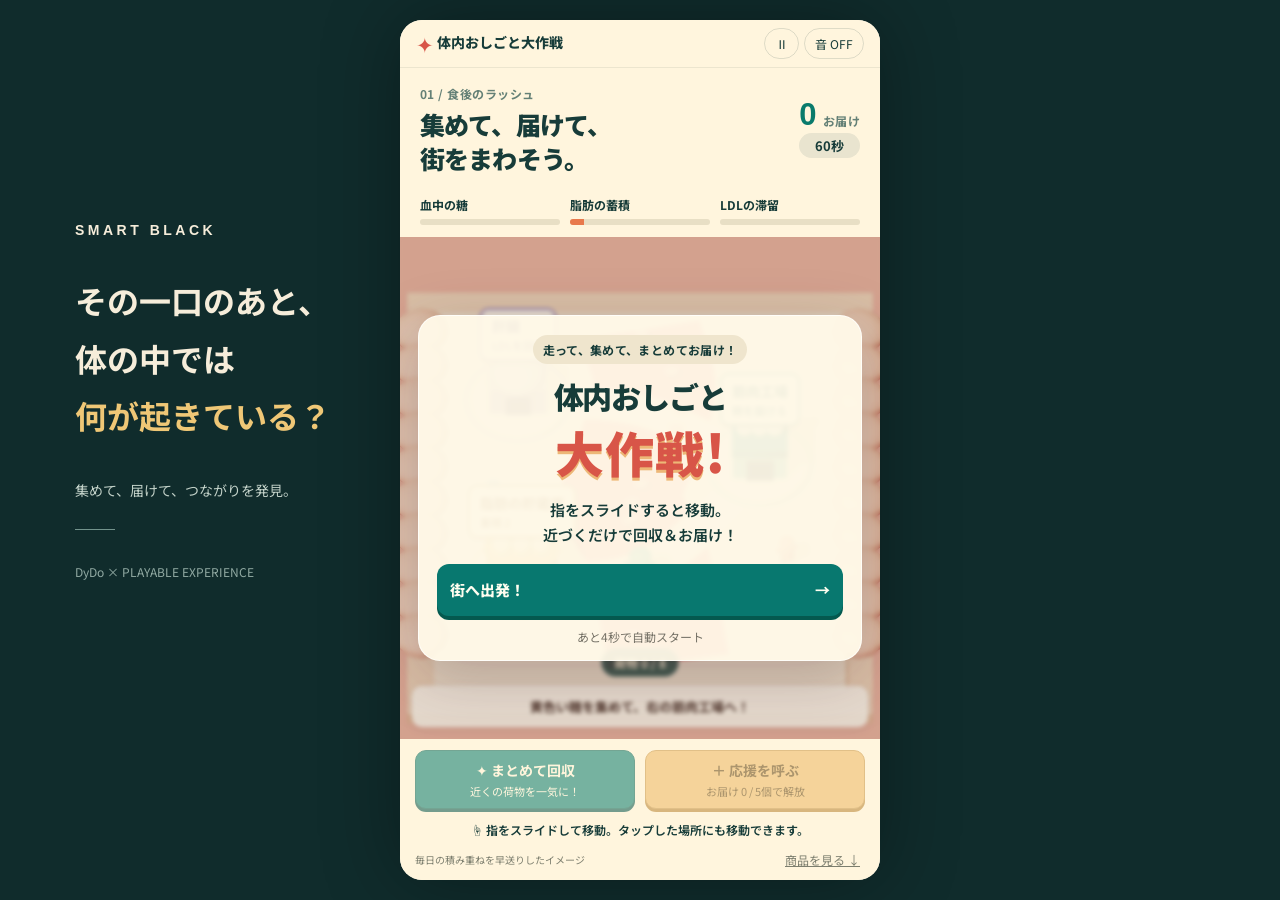
==== docs/index.html @ 52ff4737 "Publish Smart Black Body City playable LP with feature and CTA screens" ====
<!doctype html>
<html lang="ja"><head><meta charset="utf-8"><meta name="viewport" content="width=device-width,initial-scale=1,viewport-fit=cover"><meta name="theme-color" content="#183b3a"><meta name="description" content="体の中の小さな街で、糖・脂肪・コレステロールのおしごとを体験。スマートブラックの体験型LP。"><title>体内おしごと大作戦｜SMART BLACK</title><link rel="icon" type="image/svg+xml" href="data:image/svg+xml,%3Csvg xmlns='http://www.w3.org/2000/svg' viewBox='0 0 32 32'%3E%3Crect width='32' height='32' rx='9' fill='%23183b3a'/%3E%3Cpath d='M17 5 8 18h7l-1 9 10-15h-8z' fill='%23ffcf73'/%3E%3C/svg%3E"><link rel="stylesheet" href="style.css"><script type="module" src="game.js"></script><script src="product.js" defer></script></head>
<body>
<aside class="desktop-note"><span class="small-brand">SMART BLACK</span><p>その一口のあと、<br>体の中では<br><em>何が起きている？</em></p><span>集めて、届けて、つながりを発見。</span><div class="note-line"></div><small>DyDo × PLAYABLE EXPERIENCE</small></aside>
<main class="phone">
<section id="game" class="game-v2" aria-label="体内おしごと大作戦 3Dゲーム">
<header class="game-header"><a href="#game" id="home"><span class="brand-icon">✦</span> 体内おしごと大作戦</a><div><button id="pause" class="icon-btn" aria-label="一時停止">Ⅱ</button><button id="sound" class="icon-btn" aria-pressed="false">音 OFF</button></div></header>
<div class="game-hud"><div><span id="wave-label">01 / 食後のラッシュ</span><h1 id="mission-title">集めて、届けて、<br>街をまわそう。</h1></div><div class="hud-score"><b id="score">0</b><span>お届け</span><small id="timer">60秒</small></div></div>
<div class="city-meters" aria-label="体内の状況のイメージ"><div><span>血中の糖</span><i><b id="sugar-meter"></b></i></div><div><span>脂肪の蓄積</span><i><b id="fat-meter"></b></i></div><div><span>LDLの滞留</span><i><b id="chol-meter"></b></i></div></div>
<div id="playfield" class="world"><canvas id="world-canvas" tabindex="0" aria-label="指をスライドして配送係を動かす。PCでは矢印キーでも操作できます。"></canvas><div id="world-labels"><span id="label-muscle" class="world-label teal">筋肉工場<small>糖を届ける</small></span><span id="label-fat" class="world-label gold">脂肪の貯蔵庫<small id="storage-count">蓄積 0</small></span><span id="label-liver" class="world-label violet">肝臓<small>LDLを回収</small></span></div><div id="combo" class="combo" hidden>3 COMBO!</div><div id="world-message" class="world-message">黄色い糖を集めて、右の筋肉工場へ！</div><div id="carry" class="carry">荷物 0 / 8</div><div id="joystick" hidden><i></i></div><div id="target-mark" class="target-mark" hidden>↓</div>
<div id="intro" class="intro-overlay"><div class="intro-content"><span class="intro-label">走って、集めて、まとめてお届け！</span><h2>体内おしごと<br><em>大作戦</em><span>!</span></h2><p>指をスライドすると移動。<br>近づくだけで回収＆お届け！</p><button id="start" class="primary">街へ出発！ <span>→</span></button><small id="auto-label">読み込み中…</small></div></div>
<div id="discovery" class="discovery" hidden><span id="discovery-kicker">街で起きた変化</span><h2 id="discovery-title"></h2><p id="discovery-copy"></p><button id="discovery-next">なるほど、続けよう →</button></div>
<div id="result" class="result-overlay" hidden><span class="eyebrow">TODAY'S DELIVERY</span><h2>街のおしごと、<br>おつかれさま！</h2><div id="result-stars" class="result-stars">★★★</div><p><strong id="result-count">0</strong> お届け <span id="result-combo"></span></p><div class="relation-summary"><b>体の中の、３つのつながり</b><span>余ったエネルギー → 脂肪として蓄積</span><span>脂肪の増えすぎ → 糖を取り込みにくく</span><span>取り込みにくさ → 脂質バランスにも影響</span></div><button id="to-product" class="primary">３つが気になる、あなたへ →</button><button id="play-again" class="text-btn">↺ もう一度遊ぶ</button></div>
<div id="load-error" hidden><p>3D画面を読み込めませんでした。</p><button id="reload-game">再読み込み</button><button id="fallback-product">商品を見る</button></div></div>
<div class="game-controls"><div class="skill-buttons"><button id="magnet"><b>✦ まとめて回収</b><small id="magnet-note">近くの荷物を一気に！</small></button><button id="helper"><b>＋ 応援を呼ぶ</b><small id="helper-note">お届け 5個で解放</small></button></div><p id="instruction">☝ 指をスライドして移動。タップした場所にも移動できます。</p><div class="game-meta"><span>毎日の積み重ねを早送りしたイメージ</span><button id="skip">商品を見る ↓</button></div></div>
</section>
<section id="features" class="product-screen feature-screen" hidden aria-labelledby="feature-title"><header class="screen-header"><span>SMART BLACK</span><button class="note-open">商品情報・注記</button></header><div class="feature-body"><span class="eyebrow">体の中でつながる、３つに着目。</span><h2 id="feature-title">毎日の一杯で、<br><em>３つの対策。</em></h2><div class="feature-visual"><video id="coffee-video" playsinline muted loop preload="none" poster="assets/product.webp" src="assets/coffee.mp4"></video><button id="video-toggle" aria-label="動画を再生">▶ 飲用シーン</button></div><div class="feature-list"><button class="feature-row" data-function="fat"><b>01</b><span><strong>お腹の脂肪・ウエスト周囲径</strong><small>BMIが高めの方へ</small></span><i>＋</i></button><button class="feature-row" data-function="sugar"><b>02</b><span><strong>食後に上がる血糖値</strong><small>食後血糖値が高めの方へ</small></span><i>＋</i></button><button class="feature-row" data-function="chol"><b>03</b><span><strong>LDL・総コレステロール</strong><small>LDLコレステロールが高めの方へ</small></span><i>＋</i></button></div><div class="easy-points"><span>1日1本</span><span>お湯でも、水でも</span><span>深煎りアラビカ種100％</span></div><p class="feature-note">機能性関与成分HMPAの研究報告に基づく機能です。継続的な摂取を前提とし、ゲームの変化を再現するものではありません。</p></div><div class="screen-actions"><button id="open-cta" class="primary">初回のお試しプランを見る <span>→</span></button><button id="feature-replay" class="text-btn">↺ もう一度遊ぶ</button></div></section>
<section id="cta" class="product-screen cta-screen" hidden aria-labelledby="cta-title"><header class="screen-header"><span>SMART BLACK</span><button id="back-features">商品について</button></header><div class="cta-body"><span class="eyebrow">はじめての方限定・お一人様１箱限り</span><h2 id="cta-title">いつもの一杯を、<br>スマートブラックに。</h2><img class="cta-product" src="assets/product.webp" alt="スマートブラックの商品箱とスティック、コーヒー"><div class="offer-price"><span class="offer-badge">定期初回<br><b>半額</b></span><div><small>通常価格 <s>6,480円</s>（税込）</small><p><strong>3,240</strong><span>円<small>（税込）</small></span></p></div></div><p class="gift">約30日分 ＋ <strong>3本プレゼント</strong></p><div class="offer-perks"><span>送料無料</span><span>購入回数の縛りなし</span></div><p class="plan-note">定期２回目以降は5,832円（税込）。<br>お届け・休止・解約の詳細は申込ページをご確認ください。</p></div><div class="screen-actions"><a class="primary purchase" href="https://drinco.jp/shop/lp/sb_up1_form_index02_bs2_tk.aspx?sb_tracking=true">初回プランでお試しする <span>↗</span></a><div class="cta-foot"><button class="note-open">商品情報・注記</button><button id="cta-replay">もう一度遊ぶ</button></div><p class="nutrition">食生活は、主食、主菜、副菜を基本に、食事のバランスを。</p></div></section>
<dialog id="info-dialog"><button class="dialog-close" aria-label="閉じる">×</button><span class="eyebrow">SMART BLACK</span><h2 id="dialog-title">商品情報</h2><div id="dialog-content"></div></dialog>
</main>
<div id="toast" class="toast" role="status" aria-live="polite"></div>
</body></html>
---- docs/style.css ----
@import url('https://fonts.googleapis.com/css2?family=Noto+Sans+JP:wght@400;500;600;700;800;900&display=swap');
:root{--ink:#173c39;--teal:#08786f;--gold:#f3ba56;--cream:#fff9ec;--coral:#d85548;font-family:'Noto Sans JP',sans-serif;color:var(--ink);background:#102c2c;font-synthesis:none}*{box-sizing:border-box}body{margin:0}button,input{font:inherit}button,a{-webkit-tap-highlight-color:transparent;touch-action:manipulation}button{cursor:pointer;color:inherit}button:disabled{cursor:default;opacity:.55}a{color:inherit}[hidden]{display:none!important}button:focus-visible,a:focus-visible,canvas:focus-visible{outline:3px solid #f9bf55;outline-offset:2px}.phone{width:100%;max-width:480px;margin:auto;background:var(--cream);box-shadow:0 0 80px #0005;overflow:hidden}.desktop-note{position:fixed;width:270px;left:calc(50% - 565px);top:24%;color:#f6edda}.small-brand{font:700 14px Arial;letter-spacing:.25em}.desktop-note p{font-size:32px;line-height:1.8;font-weight:700}.desktop-note em{font-style:normal;color:#efc776}.desktop-note>span:not(.small-brand){font-size:14px;color:#c3d2c9}.note-line{width:40px;height:1px;background:#73938c;margin:28px 0}.desktop-note small{font-size:12px;color:#91aaa3}.game-v2{height:100svh;min-height:650px;max-height:1000px;display:flex;flex-direction:column;background:#fff5dd}.game-header{height:48px;display:flex;justify-content:space-between;align-items:center;padding:0 16px;flex-shrink:0;border-bottom:1px solid #233e3416}.game-header a{font-size:14px;font-weight:800;text-decoration:none}.brand-icon{color:var(--coral);font-size:21px;vertical-align:middle}.icon-btn{font-size:12px;border:1px solid #183b3924;background:transparent;border-radius:20px;padding:6px 10px;margin-left:5px;min-width:35px}.game-hud{display:flex;justify-content:space-between;align-items:center;padding:12px 20px 8px;flex-shrink:0}.game-hud>div>span{font-size:12px;letter-spacing:.04em;color:#648076;font-weight:700}.game-hud h1{font-size:25px;line-height:1.35;margin:4px 0 0;font-weight:900;letter-spacing:-.035em}.hud-score{display:grid;grid-template-columns:auto auto;gap:0 6px;align-items:end;text-align:center}.hud-score b{font:bold 31px Arial;color:#097a6b}.hud-score>span{font-size:12px!important;padding-bottom:4px}.hud-score small{grid-column:1/3;font-size:13px;font-weight:700;border-radius:20px;padding:3px 8px;background:#e9e4cf}.city-meters{display:flex;gap:10px;padding:7px 20px 12px;flex-shrink:0}.city-meters>div{flex:1}.city-meters span{font-size:12px;font-weight:700}.city-meters i{display:block;margin-top:4px;border-radius:4px;background:#e8dfc5;height:6px;overflow:hidden}.city-meters b{display:block;height:100%;width:0;transition:width .3s;background:#e8af3c}.city-meters>div:nth-child(2) b{background:#e8794c}.city-meters>div:nth-child(3) b{background:#9a80c0}.world{position:relative;flex:1;min-height:330px;isolation:isolate;background:#e9b3a0;overflow:hidden;touch-action:none}#world-canvas{width:100%;height:100%;display:block;touch-action:none;outline:none}#world-labels{position:absolute;inset:0;pointer-events:none}.world-label{position:absolute;transform:translate(-50%,-100%);font-size:14px;white-space:nowrap;border-radius:9px;padding:6px 10px;background:#fffbeeea;box-shadow:0 3px 0 #88594c44;font-weight:900;border:2px solid #408876;color:#236459}.world-label small{display:block;font-size:11px;font-weight:600;margin-top:1px}.world-label.gold{color:#825321;border-color:#c89d4c}.world-label.violet{color:#695985;border-color:#9e8cbc}.world-message{position:absolute;left:12px;right:12px;bottom:12px;padding:10px 8px;background:#fff9eee8;border:1px solid #fff9;border-radius:10px;color:#60483f;text-align:center;font-size:13px;font-weight:800;pointer-events:none;box-shadow:0 2px 10px #6a40381c}.carry{position:absolute;bottom:62px;left:50%;transform:translateX(-50%);background:#264c44df;color:#fff8da;border:1px solid #fff5;padding:5px 12px;border-radius:20px;white-space:nowrap;font-size:12px;font-weight:700;pointer-events:none}.carry.full{background:#b85b34}.target-mark{position:absolute;transform:translate(-50%,-100%);color:#fffbea;font-size:35px;text-shadow:0 3px 0 #077b6e,2px 0 0 #077b6e,-2px 0 0 #077b6e;font-weight:900;pointer-events:none;animation:bob .8s infinite alternate}#joystick{position:absolute;width:90px;height:90px;border:2px solid #fff9;border-radius:50%;background:#fff3;transform:translate(-50%,-50%);pointer-events:none;z-index:8}#joystick i{position:absolute;left:25px;top:25px;width:36px;height:36px;border-radius:50%;background:#fff9;border:2px solid white;box-shadow:0 3px 5px #49342d44}.combo{position:absolute;top:35%;left:50%;transform:translate(-50%,-50%) rotate(-6deg);font:900 31px Arial;color:#fff0a0;text-shadow:0 3px #845225,-2px 0 #845225,2px 0 #845225;white-space:nowrap;pointer-events:none}.combo.show{animation:combo .6s}.game-controls{padding:11px 15px 7px;flex-shrink:0}.skill-buttons{display:flex;gap:10px}.skill-buttons button{flex:1;background:#087d70;color:#fff6dc;border:1px solid #036457;border-radius:11px;padding:9px 4px;box-shadow:0 3px 0 #03554c;min-height:52px}.skill-buttons button:last-child{background:#edb964;color:#694713;border-color:#ca9544;box-shadow:0 3px 0 #b98432}.skill-buttons b{display:block;font-size:14px}.skill-buttons small{display:block;font-size:11px;margin-top:3px}.game-controls>p{font-size:12px;text-align:center;margin:11px 0 7px;font-weight:600;line-height:1.6}.game-meta{display:flex;justify-content:space-between;align-items:center;gap:8px;color:#7c7e6e}.game-meta>span{font-size:10px}.game-meta button{border:0;background:none;font-size:12px;text-decoration:underline;white-space:nowrap;padding:5px}.intro-overlay{position:absolute;inset:0;z-index:25;display:flex;align-items:safe center;justify-content:center;padding:18px;background:#482c2422;backdrop-filter:blur(2px);overflow-y:auto}.intro-content{width:100%;text-align:center;background:#fff9e8f2;border:1px solid #fffb;box-shadow:0 16px 60px #552b3245;border-radius:22px;padding:20px 18px 15px}.intro-label{font-size:12px;letter-spacing:.03em;background:#efe5cd;padding:6px 10px;border-radius:20px;font-weight:700}.intro-content h2{font-size:30px;line-height:1.35;font-weight:900;margin:16px 0 10px;letter-spacing:-.04em}.intro-content h2 em{font-style:normal;font-size:49px;color:var(--coral);text-shadow:0 3px 0 #edb777;letter-spacing:.02em}.intro-content h2>span{font-size:52px;color:var(--coral)}.intro-content p{font-size:15px;line-height:1.7;font-weight:600;margin:0 0 16px}.primary{border:0;border-radius:12px;background:var(--teal);color:#fffef0;box-shadow:0 4px 0 #04594f;display:flex;justify-content:center;align-items:center;gap:10px;width:100%;min-height:52px;padding:13px;font-size:15px;font-weight:800;text-decoration:none}.primary:active{transform:translateY(2px);box-shadow:0 1px 0 #04594f}.primary>span{margin-left:auto}.intro-content>small{display:block;margin-top:12px;font-size:12px;color:#767267}.discovery{position:absolute;left:14px;right:14px;top:50%;transform:translateY(-50%);background:#fff9e8f5;border:2px solid #fff;border-radius:18px;padding:21px;box-shadow:0 10px 80px #502e4b88;z-index:22}.discovery>span{font-size:12px;color:#a16c25;font-weight:800}.discovery h2{font-size:23px;line-height:1.5;letter-spacing:-.03em;margin:11px 0}.discovery p{font-size:14px;line-height:1.9;margin:0 0 16px}.discovery button{width:100%;background:#117e70;border:0;color:#fffce9;padding:13px;border-radius:10px;font-size:14px;font-weight:700}.result-overlay{position:absolute;inset:0;z-index:30;padding:20px;background:#173d39f5;color:var(--cream);display:flex;flex-direction:column;align-items:center;justify-content:center;text-align:center;overflow-y:auto}.eyebrow{font-size:12px;font-weight:800;letter-spacing:.06em;color:var(--teal);display:block}.result-overlay .eyebrow{color:#e9c477}.result-overlay h2{font-size:26px;line-height:1.45;margin:8px 0}.result-stars{color:#f2c76a;font-size:28px;letter-spacing:8px}.result-overlay>p{margin:4px 0 12px;font-size:14px}.result-overlay p strong{font-size:29px}.result-overlay p>span{font-size:12px;margin-left:8px}.relation-summary{background:#ffffff12;border:1px solid #ffffff18;border-radius:12px;padding:12px;width:100%;margin-bottom:15px;text-align:left}.relation-summary b{font-size:13px;display:block;color:#e6c984;margin-bottom:6px}.relation-summary span{display:block;font-size:12px;line-height:1.9}.result-overlay .primary{background:#e5bd71;color:#254033;box-shadow:0 3px 0 #aa8448}.text-btn{border:0;background:none;font-size:13px;padding:10px;color:inherit}.result-overlay .text-btn{color:#eee8d4}.product-screen{min-height:100svh;display:flex;flex-direction:column;background:#fff9ee}.screen-header{height:50px;display:flex;align-items:center;justify-content:space-between;padding:0 21px;border-bottom:1px solid #163b3214;flex-shrink:0}.screen-header>span{font:700 13px Arial;letter-spacing:.16em}.screen-header button,.cta-foot button{border:0;background:none;font-size:12px;text-decoration:underline;padding:6px;color:#617364}.feature-body{padding:20px 24px 8px;flex:1}.feature-body h2{font-size:31px;line-height:1.4;margin:10px 0 16px;font-weight:900;letter-spacing:-.03em}.feature-body h2 em{font-style:normal;color:#9d762f}.feature-visual{position:relative;border-radius:14px;overflow:hidden;background:#392718}.feature-visual video{width:100%;height:160px;display:block;object-fit:cover}.feature-visual button{position:absolute;bottom:8px;right:8px;background:#fffcebdd;border:0;border-radius:20px;font-size:12px;padding:6px 10px}.feature-list{margin:13px 0}.feature-row{display:flex;align-items:center;text-align:left;gap:10px;padding:10px 0;width:100%;background:none;border:0;border-bottom:1px solid #dfdfd2}.feature-row>b{font:bold 16px Arial;color:#a6864d}.feature-row>span{flex:1}.feature-row strong{font-size:15px;display:block}.feature-row small{font-size:12px;color:#6e7769}.feature-row i{font-style:normal;color:#9e804e;font-size:22px}.easy-points{display:flex;flex-wrap:wrap;justify-content:center;gap:5px}.easy-points span{font-size:11px;font-weight:700;padding:5px 7px;background:#e7ebdd;border-radius:5px}.feature-note{font-size:11px;line-height:1.65;color:#7a7b6b;margin:12px 0 0}.screen-actions{padding:12px 24px 14px;text-align:center;flex-shrink:0}.screen-actions .text-btn{margin-top:6px}.cta-screen{background:radial-gradient(ellipse at 50% 22%,#fffef5,#f1e3c4)}.cta-body{padding:22px 24px 0;flex:1;text-align:center}.cta-body h2{font-size:28px;line-height:1.5;letter-spacing:-.03em;margin:12px 0 14px}.cta-product{width:100%;height:190px;object-fit:cover;border-radius:16px;display:block;box-shadow:0 7px 28px #6a492721}.offer-price{display:flex;justify-content:center;gap:14px;align-items:center;margin:20px 0 6px;text-align:left}.offer-badge{display:block;background:#b6452d;color:#fff1c3;border-radius:9px;padding:9px 11px;line-height:1.2;font-size:13px;text-align:center}.offer-badge b{font-size:24px;line-height:1.4}.offer-price>div>small{font-size:12px;color:#806e51}.offer-price p{display:flex;align-items:center;gap:4px;color:#ae3d2d;margin:0}.offer-price p>strong{font:700 57px Arial;letter-spacing:-.04em}.offer-price p>span{font-size:20px;font-weight:800}.offer-price p>span small{display:block;font-size:10px}.gift{font-size:16px;margin:7px 0 11px}.gift strong{color:#aa3e2c}.offer-perks{display:flex;justify-content:center;gap:9px}.offer-perks span{background:#fff8e9;border:1px solid #cbb683;padding:6px 9px;font-size:12px;font-weight:700;border-radius:6px}.plan-note{font-size:11px;line-height:1.8;color:#756b56;margin:12px 0 0}.purchase{background:#b74a2e;box-shadow:0 4px 0 #81351f}.cta-foot{display:flex;justify-content:center;gap:12px;margin-top:9px}.nutrition{font-size:10px;line-height:1.7;color:#887b61;margin:4px 0 0}dialog{max-width:440px;width:calc(100% - 30px);max-height:85svh;border:0;border-radius:19px;background:#fffaf0;color:var(--ink);padding:28px 23px;box-shadow:0 20px 80px #0004}dialog::backdrop{background:#173b39b8;backdrop-filter:blur(4px)}.dialog-close{position:absolute;right:10px;top:8px;font-size:26px;background:none;border:0;padding:5px 10px}dialog h2{font-size:23px;line-height:1.6}dialog h3{font-size:16px}dialog p{font-size:14px;line-height:1.9}dialog img{width:100%}#load-error{position:absolute;inset:0;z-index:50;background:#fff5df;display:grid;place-content:center;gap:15px;padding:25px;text-align:center}#load-error button{padding:14px;border:0;background:#08776b;color:white;border-radius:10px}.toast{display:none}
@keyframes combo{0%{scale:.6}40%{scale:1.2}100%{scale:1}}@keyframes bob{to{margin-top:-8px}}@media(min-width:700px){.phone{margin:20px auto;border-radius:22px}.game-v2,.product-screen{height:calc(100svh - 40px);min-height:820px;max-height:980px}.feature-body{padding-top:30px}.feature-visual video{height:190px}.cta-body{padding-top:30px}.cta-product{height:230px}}@media(max-width:1090px){.desktop-note{display:none}}@media(max-width:370px){.game-header{padding:0 12px}.game-header a{font-size:12px}.game-hud{padding:10px 16px 7px}.game-hud h1{font-size:23px}.game-controls{padding:9px 11px 6px}.skill-buttons b{font-size:13px}.city-meters{padding:5px 16px 10px}.intro-content h2{font-size:27px}.intro-content h2 em{font-size:43px}.world-label{font-size:12px;padding:4px 7px}.world-label small{font-size:10px}.feature-body,.cta-body{padding-left:19px;padding-right:19px}.feature-row strong{font-size:14px}.offer-price p>strong{font-size:51px}.result-overlay{padding:15px}.result-overlay h2{font-size:23px}.relation-summary span{font-size:11px}.relation-summary{padding:9px}}@media(max-height:740px) and (max-width:699px){.game-v2{min-height:650px}.game-hud h1{font-size:22px}.game-hud{padding-top:9px}.world{min-height:330px}.feature-body{padding-top:14px}.feature-body h2{font-size:27px;margin:7px 0 11px}.feature-visual video{height:130px}.feature-row{padding:7px 0}.feature-note{margin-top:8px}.screen-actions{padding-top:8px;padding-bottom:10px}.cta-body{padding-top:15px}.cta-body h2{font-size:25px;margin:9px 0 11px}.cta-product{height:155px}.offer-price{margin-top:13px}.plan-note{margin-top:8px}.intro-content h2 em{font-size:40px}.intro-content h2>span{font-size:42px}.intro-content{padding:16px}.intro-content p{font-size:14px}.discovery{padding:16px}.discovery h2{font-size:21px}.result-overlay h2{font-size:23px}.result-stars{font-size:22px}.relation-summary{padding:8px;margin-bottom:10px}.relation-summary span{font-size:11px}.result-overlay{justify-content:flex-start;padding-top:15px}.result-overlay .primary{min-height:46px;padding:10px}}
@media(prefers-reduced-motion:reduce){*{animation-duration:.01ms!important;transition-duration:.01ms!important}}
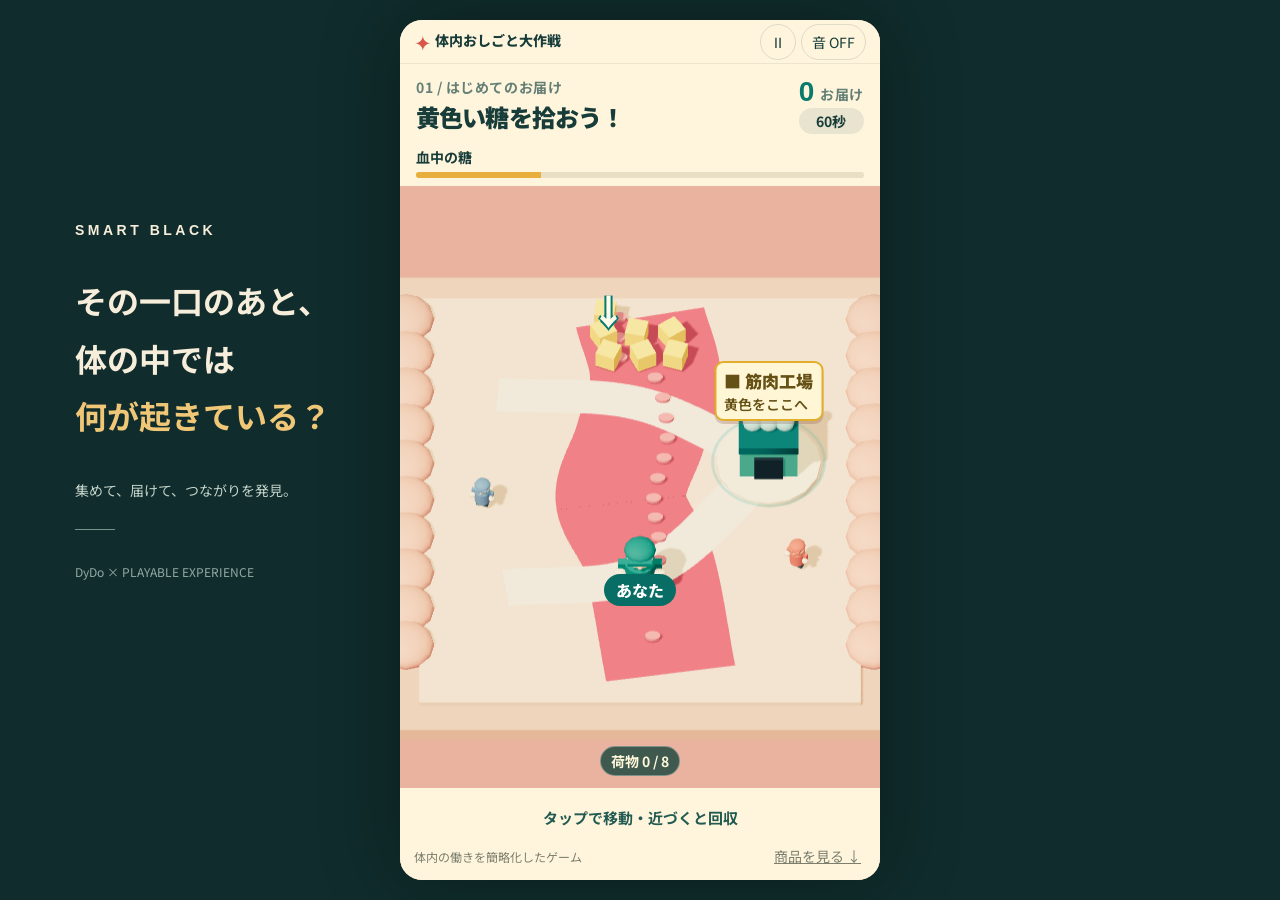
==== commit d6d112f4: "Move explanations off the playfield and offer an optional post-game recap" ====
--- a/docs/index.html
+++ b/docs/index.html
@@ -7,15 +7,15 @@
 <header class="game-header"><a href="#game" id="home"><span class="brand-icon">✦</span> 体内おしごと大作戦</a><div><button id="pause" class="icon-btn" aria-label="一時停止">Ⅱ</button><button id="sound" class="icon-btn" aria-pressed="false">音 OFF</button></div></header>
 <div class="game-hud"><div><span id="wave-label">01 / 食後のラッシュ</span><h1 id="mission-title">集めて、届けて、<br>街をまわそう。</h1></div><div class="hud-score"><b id="score">0</b><span>お届け</span><small id="timer">60秒</small></div></div>
 <div class="city-meters" aria-label="体内の状況のイメージ"><div><span>血中の糖</span><i><b id="sugar-meter"></b></i></div><div><span>脂肪の蓄積</span><i><b id="fat-meter"></b></i></div><div><span>LDLの滞留</span><i><b id="chol-meter"></b></i></div></div>
-<div id="playfield" class="world"><canvas id="world-canvas" tabindex="0" aria-label="指をスライドして配送係を動かす。PCでは矢印キーでも操作できます。"></canvas><div id="world-labels"><span id="label-muscle" class="world-label teal">筋肉工場<small>糖を届ける</small></span><span id="label-fat" class="world-label gold">脂肪の貯蔵庫<small id="storage-count">蓄積 0</small></span><span id="label-liver" class="world-label violet">肝臓<small>LDLを回収</small></span></div><div id="combo" class="combo" hidden>3 COMBO!</div><div id="world-message" class="world-message">黄色い糖を集めて、右の筋肉工場へ！</div><div id="carry" class="carry">荷物 0 / 8</div><div id="joystick" hidden><i></i></div><div id="target-mark" class="target-mark" hidden>↓</div>
-<div id="intro" class="intro-overlay"><div class="intro-content"><span class="intro-label">走って、集めて、まとめてお届け！</span><h2>体内おしごと<br><em>大作戦</em><span>!</span></h2><p>指をスライドすると移動。<br>近づくだけで回収＆お届け！</p><button id="start" class="primary">街へ出発！ <span>→</span></button><small id="auto-label">読み込み中…</small></div></div>
-<div id="discovery" class="discovery" hidden><span id="discovery-kicker">街で起きた変化</span><h2 id="discovery-title"></h2><p id="discovery-copy"></p><button id="discovery-next">なるほど、続けよう →</button></div>
-<div id="result" class="result-overlay" hidden><span class="eyebrow">TODAY'S DELIVERY</span><h2>街のおしごと、<br>おつかれさま！</h2><div id="result-stars" class="result-stars">★★★</div><p><strong id="result-count">0</strong> お届け <span id="result-combo"></span></p><div class="relation-summary"><b>体の中の、３つのつながり</b><span>余ったエネルギー → 脂肪として蓄積</span><span>脂肪の増えすぎ → 糖を取り込みにくく</span><span>取り込みにくさ → 脂質バランスにも影響</span></div><button id="to-product" class="primary">３つが気になる、あなたへ →</button><button id="play-again" class="text-btn">↺ もう一度遊ぶ</button></div>
+<div id="playfield" class="world"><canvas id="world-canvas" tabindex="0" aria-label="指をスライドして配送係を動かす。PCでは矢印キーでも操作できます。"></canvas><div id="world-labels"><span id="player-label" class="player-label">あなた</span><span id="label-muscle" class="world-label teal">■ 筋肉工場<small>黄色をここへ</small></span><span id="label-fat" class="world-label gold">脂肪の貯蔵庫<small id="storage-count">蓄積 0</small></span><span id="label-liver" class="world-label violet">◆ 肝臓<small>紫をここへ</small></span></div><div id="combo" class="combo" hidden>3 COMBO!</div><div id="carry" class="carry">荷物 0 / 8</div><div id="joystick" hidden><i></i></div><div id="target-mark" class="target-mark" hidden>↓</div>
+<div id="intro" class="intro-overlay"><div class="intro-content"><span class="intro-label">走って、集めて、まとめてお届け！</span><h2>体内おしごと<br><em>大作戦</em><span>!</span></h2><p>黄色い糖を拾って、工場へ！<br>行きたい場所をタップしよう。</p><button id="start" class="primary">街へ出発！ <span>→</span></button><small id="auto-label">読み込み中…</small></div></div>
+
+<div id="result" class="result-overlay" hidden><span class="eyebrow">TODAY'S DELIVERY</span><h2>街のおしごと、<br>おつかれさま！</h2><div id="result-stars" class="result-stars">★★★</div><p><strong id="result-count">0</strong> お届け <span id="result-combo"></span></p><div id="result-summary" class="relation-summary"><b>体の中の、３つのつながり</b><span>余ったエネルギー → 脂肪として蓄積</span><span>脂肪の増えすぎ → 糖を取り込みにくく</span><span>取り込みにくさ → 脂質バランスにも影響</span></div><button id="result-lesson" class="text-btn">街で起きたことを振り返る ＋</button><button id="to-product" class="primary">３つが気になる、あなたへ →</button><button id="play-again" class="text-btn">↺ もう一度遊ぶ</button></div>
 <div id="load-error" hidden><p>3D画面を読み込めませんでした。</p><button id="reload-game">再読み込み</button><button id="fallback-product">商品を見る</button></div></div>
-<div class="game-controls"><div class="skill-buttons"><button id="magnet"><b>✦ まとめて回収</b><small id="magnet-note">近くの荷物を一気に！</small></button><button id="helper"><b>＋ 応援を呼ぶ</b><small id="helper-note">お届け 5個で解放</small></button></div><p id="instruction">☝ 指をスライドして移動。タップした場所にも移動できます。</p><div class="game-meta"><span>毎日の積み重ねを早送りしたイメージ</span><button id="skip">商品を見る ↓</button></div></div>
+<div class="game-controls"><div class="skill-buttons"><button id="magnet"><b>✦ まとめて回収</b><small id="magnet-note">近くの荷物を一気に！</small></button><button id="helper"><b>＋ 応援を呼ぶ</b><small id="helper-note">お届け 5個で解放</small></button></div><div id="world-message" class="play-status" role="status" aria-live="polite">タップで移動・近づくだけでお届け</div><div class="game-meta"><span>体内の働きを簡略化したゲーム</span><button id="skip">商品を見る ↓</button></div></div>
 </section>
-<section id="features" class="product-screen feature-screen" hidden aria-labelledby="feature-title"><header class="screen-header"><span>SMART BLACK</span><button class="note-open">商品情報・注記</button></header><div class="feature-body"><span class="eyebrow">体の中でつながる、３つに着目。</span><h2 id="feature-title">毎日の一杯で、<br><em>３つの対策。</em></h2><div class="feature-visual"><video id="coffee-video" playsinline muted loop preload="none" poster="assets/product.webp" src="assets/coffee.mp4"></video><button id="video-toggle" aria-label="動画を再生">▶ 飲用シーン</button></div><div class="feature-list"><button class="feature-row" data-function="fat"><b>01</b><span><strong>お腹の脂肪・ウエスト周囲径</strong><small>BMIが高めの方へ</small></span><i>＋</i></button><button class="feature-row" data-function="sugar"><b>02</b><span><strong>食後に上がる血糖値</strong><small>食後血糖値が高めの方へ</small></span><i>＋</i></button><button class="feature-row" data-function="chol"><b>03</b><span><strong>LDL・総コレステロール</strong><small>LDLコレステロールが高めの方へ</small></span><i>＋</i></button></div><div class="easy-points"><span>1日1本</span><span>お湯でも、水でも</span><span>深煎りアラビカ種100％</span></div><p class="feature-note">機能性関与成分HMPAの研究報告に基づく機能です。継続的な摂取を前提とし、ゲームの変化を再現するものではありません。</p></div><div class="screen-actions"><button id="open-cta" class="primary">初回のお試しプランを見る <span>→</span></button><button id="feature-replay" class="text-btn">↺ もう一度遊ぶ</button></div></section>
-<section id="cta" class="product-screen cta-screen" hidden aria-labelledby="cta-title"><header class="screen-header"><span>SMART BLACK</span><button id="back-features">商品について</button></header><div class="cta-body"><span class="eyebrow">はじめての方限定・お一人様１箱限り</span><h2 id="cta-title">いつもの一杯を、<br>スマートブラックに。</h2><img class="cta-product" src="assets/product.webp" alt="スマートブラックの商品箱とスティック、コーヒー"><div class="offer-price"><span class="offer-badge">定期初回<br><b>半額</b></span><div><small>通常価格 <s>6,480円</s>（税込）</small><p><strong>3,240</strong><span>円<small>（税込）</small></span></p></div></div><p class="gift">約30日分 ＋ <strong>3本プレゼント</strong></p><div class="offer-perks"><span>送料無料</span><span>購入回数の縛りなし</span></div><p class="plan-note">定期２回目以降は5,832円（税込）。<br>お届け・休止・解約の詳細は申込ページをご確認ください。</p></div><div class="screen-actions"><a class="primary purchase" href="https://drinco.jp/shop/lp/sb_up1_form_index02_bs2_tk.aspx?sb_tracking=true">初回プランでお試しする <span>↗</span></a><div class="cta-foot"><button class="note-open">商品情報・注記</button><button id="cta-replay">もう一度遊ぶ</button></div><p class="nutrition">食生活は、主食、主菜、副菜を基本に、食事のバランスを。</p></div></section>
+<section id="features" class="product-screen feature-screen" hidden aria-labelledby="feature-title"><header class="screen-header"><span>SMART BLACK</span><button class="note-open">商品情報・注記</button></header><div class="feature-body"><div class="feature-progress" aria-label="商品説明の進捗"><span id="feature-step">1 / 3</span><span>毎日の一杯で、３つの対策</span></div><div class="feature-visual"><video id="coffee-video" playsinline muted loop preload="metadata" poster="assets/product.webp" src="assets/coffee.mp4"></video><button id="video-toggle" aria-label="動画を再生">▶ 再生</button></div><span id="feature-audience" class="eyebrow"></span><h2 id="feature-title"></h2><p id="feature-copy" class="feature-copy"></p><button id="feature-evidence" class="text-btn">研究報告・試験条件を見る ＋</button><p class="feature-note">機能性関与成分HMPAの研究報告に基づきます。継続摂取を前提とし、ゲームの変化を再現するものではありません。</p></div><div class="screen-actions"><button id="open-cta" class="primary">次の特徴へ →</button><div class="feature-nav"><button id="feature-prev" class="text-btn">← 前へ</button><button id="feature-replay" class="text-btn">もう一度遊ぶ</button></div></div></section>
+<section id="cta" class="product-screen cta-screen" hidden aria-labelledby="cta-title"><header class="screen-header"><span>SMART BLACK</span><button id="back-features">商品について</button></header><div class="cta-body"><span class="eyebrow">はじめての方限定・お一人様１箱限り</span><h2 id="cta-title">いつもの一杯を、<br>スマートブラックに。</h2><img class="cta-product" src="assets/product.webp" alt="スマートブラックの商品箱とスティック、コーヒー"><div class="offer-price"><span class="offer-badge">定期初回<br><b>半額</b></span><div><small>通常価格 <s>6,480円</s>（税込）</small><p><strong>3,240</strong><span>円<small>（税込）</small></span></p></div></div><p class="daily-use">1日1本。お湯でも水でも、おいしく。</p><p class="gift">約30日分 ＋ <strong>3本プレゼント</strong></p><div class="offer-perks"><span>送料無料</span><span>購入回数の縛りなし</span></div><p class="plan-note">定期２回目以降は5,832円（税込）。<br>お届け・休止・解約の詳細は申込ページをご確認ください。</p></div><div class="screen-actions"><a class="primary purchase" href="https://drinco.jp/shop/lp/sb_up1_form_index02_bs2_tk.aspx?sb_tracking=true">初回プランでお試しする <span>↗</span></a><div class="cta-foot"><button class="note-open">商品情報・注記</button><button id="cta-replay">もう一度遊ぶ</button></div><p class="nutrition">食生活は、主食、主菜、副菜を基本に、食事のバランスを。</p></div></section>
 <dialog id="info-dialog"><button class="dialog-close" aria-label="閉じる">×</button><span class="eyebrow">SMART BLACK</span><h2 id="dialog-title">商品情報</h2><div id="dialog-content"></div></dialog>
 </main>
 <div id="toast" class="toast" role="status" aria-live="polite"></div>
--- a/docs/style.css
+++ b/docs/style.css
@@ -2,3 +2,13 @@
 :root{--ink:#173c39;--teal:#08786f;--gold:#f3ba56;--cream:#fff9ec;--coral:#d85548;font-family:'Noto Sans JP',sans-serif;color:var(--ink);background:#102c2c;font-synthesis:none}*{box-sizing:border-box}body{margin:0}button,input{font:inherit}button,a{-webkit-tap-highlight-color:transparent;touch-action:manipulation}button{cursor:pointer;color:inherit}button:disabled{cursor:default;opacity:.55}a{color:inherit}[hidden]{display:none!important}button:focus-visible,a:focus-visible,canvas:focus-visible{outline:3px solid #f9bf55;outline-offset:2px}.phone{width:100%;max-width:480px;margin:auto;background:var(--cream);box-shadow:0 0 80px #0005;overflow:hidden}.desktop-note{position:fixed;width:270px;left:calc(50% - 565px);top:24%;color:#f6edda}.small-brand{font:700 14px Arial;letter-spacing:.25em}.desktop-note p{font-size:32px;line-height:1.8;font-weight:700}.desktop-note em{font-style:normal;color:#efc776}.desktop-note>span:not(.small-brand){font-size:14px;color:#c3d2c9}.note-line{width:40px;height:1px;background:#73938c;margin:28px 0}.desktop-note small{font-size:12px;color:#91aaa3}.game-v2{height:100svh;min-height:650px;max-height:1000px;display:flex;flex-direction:column;background:#fff5dd}.game-header{height:48px;display:flex;justify-content:space-between;align-items:center;padding:0 16px;flex-shrink:0;border-bottom:1px solid #233e3416}.game-header a{font-size:14px;font-weight:800;text-decoration:none}.brand-icon{color:var(--coral);font-size:21px;vertical-align:middle}.icon-btn{font-size:12px;border:1px solid #183b3924;background:transparent;border-radius:20px;padding:6px 10px;margin-left:5px;min-width:35px}.game-hud{display:flex;justify-content:space-between;align-items:center;padding:12px 20px 8px;flex-shrink:0}.game-hud>div>span{font-size:12px;letter-spacing:.04em;color:#648076;font-weight:700}.game-hud h1{font-size:25px;line-height:1.35;margin:4px 0 0;font-weight:900;letter-spacing:-.035em}.hud-score{display:grid;grid-template-columns:auto auto;gap:0 6px;align-items:end;text-align:center}.hud-score b{font:bold 31px Arial;color:#097a6b}.hud-score>span{font-size:12px!important;padding-bottom:4px}.hud-score small{grid-column:1/3;font-size:13px;font-weight:700;border-radius:20px;padding:3px 8px;background:#e9e4cf}.city-meters{display:flex;gap:10px;padding:7px 20px 12px;flex-shrink:0}.city-meters>div{flex:1}.city-meters span{font-size:12px;font-weight:700}.city-meters i{display:block;margin-top:4px;border-radius:4px;background:#e8dfc5;height:6px;overflow:hidden}.city-meters b{display:block;height:100%;width:0;transition:width .3s;background:#e8af3c}.city-meters>div:nth-child(2) b{background:#e8794c}.city-meters>div:nth-child(3) b{background:#9a80c0}.world{position:relative;flex:1;min-height:330px;isolation:isolate;background:#e9b3a0;overflow:hidden;touch-action:none}#world-canvas{width:100%;height:100%;display:block;touch-action:none;outline:none}#world-labels{position:absolute;inset:0;pointer-events:none}.world-label{position:absolute;transform:translate(-50%,-100%);font-size:14px;white-space:nowrap;border-radius:9px;padding:6px 10px;background:#fffbeeea;box-shadow:0 3px 0 #88594c44;font-weight:900;border:2px solid #408876;color:#236459}.world-label small{display:block;font-size:11px;font-weight:600;margin-top:1px}.world-label.gold{color:#825321;border-color:#c89d4c}.world-label.violet{color:#695985;border-color:#9e8cbc}.world-message{position:absolute;left:12px;right:12px;bottom:12px;padding:10px 8px;background:#fff9eee8;border:1px solid #fff9;border-radius:10px;color:#60483f;text-align:center;font-size:13px;font-weight:800;pointer-events:none;box-shadow:0 2px 10px #6a40381c}.carry{position:absolute;bottom:62px;left:50%;transform:translateX(-50%);background:#264c44df;color:#fff8da;border:1px solid #fff5;padding:5px 12px;border-radius:20px;white-space:nowrap;font-size:12px;font-weight:700;pointer-events:none}.carry.full{background:#b85b34}.target-mark{position:absolute;transform:translate(-50%,-100%);color:#fffbea;font-size:35px;text-shadow:0 3px 0 #077b6e,2px 0 0 #077b6e,-2px 0 0 #077b6e;font-weight:900;pointer-events:none;animation:bob .8s infinite alternate}#joystick{position:absolute;width:90px;height:90px;border:2px solid #fff9;border-radius:50%;background:#fff3;transform:translate(-50%,-50%);pointer-events:none;z-index:8}#joystick i{position:absolute;left:25px;top:25px;width:36px;height:36px;border-radius:50%;background:#fff9;border:2px solid white;box-shadow:0 3px 5px #49342d44}.combo{position:absolute;top:35%;left:50%;transform:translate(-50%,-50%) rotate(-6deg);font:900 31px Arial;color:#fff0a0;text-shadow:0 3px #845225,-2px 0 #845225,2px 0 #845225;white-space:nowrap;pointer-events:none}.combo.show{animation:combo .6s}.game-controls{padding:11px 15px 7px;flex-shrink:0}.skill-buttons{display:flex;gap:10px}.skill-buttons button{flex:1;background:#087d70;color:#fff6dc;border:1px solid #036457;border-radius:11px;padding:9px 4px;box-shadow:0 3px 0 #03554c;min-height:52px}.skill-buttons button:last-child{background:#edb964;color:#694713;border-color:#ca9544;box-shadow:0 3px 0 #b98432}.skill-buttons b{display:block;font-size:14px}.skill-buttons small{display:block;font-size:11px;margin-top:3px}.game-controls>p{font-size:12px;text-align:center;margin:11px 0 7px;font-weight:600;line-height:1.6}.game-meta{display:flex;justify-content:space-between;align-items:center;gap:8px;color:#7c7e6e}.game-meta>span{font-size:10px}.game-meta button{border:0;background:none;font-size:12px;text-decoration:underline;white-space:nowrap;padding:5px}.intro-overlay{position:absolute;inset:0;z-index:25;display:flex;align-items:safe center;justify-content:center;padding:18px;background:#482c2422;backdrop-filter:blur(2px);overflow-y:auto}.intro-content{width:100%;text-align:center;background:#fff9e8f2;border:1px solid #fffb;box-shadow:0 16px 60px #552b3245;border-radius:22px;padding:20px 18px 15px}.intro-label{font-size:12px;letter-spacing:.03em;background:#efe5cd;padding:6px 10px;border-radius:20px;font-weight:700}.intro-content h2{font-size:30px;line-height:1.35;font-weight:900;margin:16px 0 10px;letter-spacing:-.04em}.intro-content h2 em{font-style:normal;font-size:49px;color:var(--coral);text-shadow:0 3px 0 #edb777;letter-spacing:.02em}.intro-content h2>span{font-size:52px;color:var(--coral)}.intro-content p{font-size:15px;line-height:1.7;font-weight:600;margin:0 0 16px}.primary{border:0;border-radius:12px;background:var(--teal);color:#fffef0;box-shadow:0 4px 0 #04594f;display:flex;justify-content:center;align-items:center;gap:10px;width:100%;min-height:52px;padding:13px;font-size:15px;font-weight:800;text-decoration:none}.primary:active{transform:translateY(2px);box-shadow:0 1px 0 #04594f}.primary>span{margin-left:auto}.intro-content>small{display:block;margin-top:12px;font-size:12px;color:#767267}.discovery{position:absolute;left:14px;right:14px;top:50%;transform:translateY(-50%);background:#fff9e8f5;border:2px solid #fff;border-radius:18px;padding:21px;box-shadow:0 10px 80px #502e4b88;z-index:22}.discovery>span{font-size:12px;color:#a16c25;font-weight:800}.discovery h2{font-size:23px;line-height:1.5;letter-spacing:-.03em;margin:11px 0}.discovery p{font-size:14px;line-height:1.9;margin:0 0 16px}.discovery button{width:100%;background:#117e70;border:0;color:#fffce9;padding:13px;border-radius:10px;font-size:14px;font-weight:700}.result-overlay{position:absolute;inset:0;z-index:30;padding:20px;background:#173d39f5;color:var(--cream);display:flex;flex-direction:column;align-items:center;justify-content:center;text-align:center;overflow-y:auto}.eyebrow{font-size:12px;font-weight:800;letter-spacing:.06em;color:var(--teal);display:block}.result-overlay .eyebrow{color:#e9c477}.result-overlay h2{font-size:26px;line-height:1.45;margin:8px 0}.result-stars{color:#f2c76a;font-size:28px;letter-spacing:8px}.result-overlay>p{margin:4px 0 12px;font-size:14px}.result-overlay p strong{font-size:29px}.result-overlay p>span{font-size:12px;margin-left:8px}.relation-summary{background:#ffffff12;border:1px solid #ffffff18;border-radius:12px;padding:12px;width:100%;margin-bottom:15px;text-align:left}.relation-summary b{font-size:13px;display:block;color:#e6c984;margin-bottom:6px}.relation-summary span{display:block;font-size:12px;line-height:1.9}.result-overlay .primary{background:#e5bd71;color:#254033;box-shadow:0 3px 0 #aa8448}.text-btn{border:0;background:none;font-size:13px;padding:10px;color:inherit}.result-overlay .text-btn{color:#eee8d4}.product-screen{min-height:100svh;display:flex;flex-direction:column;background:#fff9ee}.screen-header{height:50px;display:flex;align-items:center;justify-content:space-between;padding:0 21px;border-bottom:1px solid #163b3214;flex-shrink:0}.screen-header>span{font:700 13px Arial;letter-spacing:.16em}.screen-header button,.cta-foot button{border:0;background:none;font-size:12px;text-decoration:underline;padding:6px;color:#617364}.feature-body{padding:20px 24px 8px;flex:1}.feature-body h2{font-size:31px;line-height:1.4;margin:10px 0 16px;font-weight:900;letter-spacing:-.03em}.feature-body h2 em{font-style:normal;color:#9d762f}.feature-visual{position:relative;border-radius:14px;overflow:hidden;background:#392718}.feature-visual video{width:100%;height:160px;display:block;object-fit:cover}.feature-visual button{position:absolute;bottom:8px;right:8px;background:#fffcebdd;border:0;border-radius:20px;font-size:12px;padding:6px 10px}.feature-list{margin:13px 0}.feature-row{display:flex;align-items:center;text-align:left;gap:10px;padding:10px 0;width:100%;background:none;border:0;border-bottom:1px solid #dfdfd2}.feature-row>b{font:bold 16px Arial;color:#a6864d}.feature-row>span{flex:1}.feature-row strong{font-size:15px;display:block}.feature-row small{font-size:12px;color:#6e7769}.feature-row i{font-style:normal;color:#9e804e;font-size:22px}.easy-points{display:flex;flex-wrap:wrap;justify-content:center;gap:5px}.easy-points span{font-size:11px;font-weight:700;padding:5px 7px;background:#e7ebdd;border-radius:5px}.feature-note{font-size:11px;line-height:1.65;color:#7a7b6b;margin:12px 0 0}.screen-actions{padding:12px 24px 14px;text-align:center;flex-shrink:0}.screen-actions .text-btn{margin-top:6px}.cta-screen{background:radial-gradient(ellipse at 50% 22%,#fffef5,#f1e3c4)}.cta-body{padding:22px 24px 0;flex:1;text-align:center}.cta-body h2{font-size:28px;line-height:1.5;letter-spacing:-.03em;margin:12px 0 14px}.cta-product{width:100%;height:190px;object-fit:cover;border-radius:16px;display:block;box-shadow:0 7px 28px #6a492721}.offer-price{display:flex;justify-content:center;gap:14px;align-items:center;margin:20px 0 6px;text-align:left}.offer-badge{display:block;background:#b6452d;color:#fff1c3;border-radius:9px;padding:9px 11px;line-height:1.2;font-size:13px;text-align:center}.offer-badge b{font-size:24px;line-height:1.4}.offer-price>div>small{font-size:12px;color:#806e51}.offer-price p{display:flex;align-items:center;gap:4px;color:#ae3d2d;margin:0}.offer-price p>strong{font:700 57px Arial;letter-spacing:-.04em}.offer-price p>span{font-size:20px;font-weight:800}.offer-price p>span small{display:block;font-size:10px}.gift{font-size:16px;margin:7px 0 11px}.gift strong{color:#aa3e2c}.offer-perks{display:flex;justify-content:center;gap:9px}.offer-perks span{background:#fff8e9;border:1px solid #cbb683;padding:6px 9px;font-size:12px;font-weight:700;border-radius:6px}.plan-note{font-size:11px;line-height:1.8;color:#756b56;margin:12px 0 0}.purchase{background:#b74a2e;box-shadow:0 4px 0 #81351f}.cta-foot{display:flex;justify-content:center;gap:12px;margin-top:9px}.nutrition{font-size:10px;line-height:1.7;color:#887b61;margin:4px 0 0}dialog{max-width:440px;width:calc(100% - 30px);max-height:85svh;border:0;border-radius:19px;background:#fffaf0;color:var(--ink);padding:28px 23px;box-shadow:0 20px 80px #0004}dialog::backdrop{background:#173b39b8;backdrop-filter:blur(4px)}.dialog-close{position:absolute;right:10px;top:8px;font-size:26px;background:none;border:0;padding:5px 10px}dialog h2{font-size:23px;line-height:1.6}dialog h3{font-size:16px}dialog p{font-size:14px;line-height:1.9}dialog img{width:100%}#load-error{position:absolute;inset:0;z-index:50;background:#fff5df;display:grid;place-content:center;gap:15px;padding:25px;text-align:center}#load-error button{padding:14px;border:0;background:#08776b;color:white;border-radius:10px}.toast{display:none}
 @keyframes combo{0%{scale:.6}40%{scale:1.2}100%{scale:1}}@keyframes bob{to{margin-top:-8px}}@media(min-width:700px){.phone{margin:20px auto;border-radius:22px}.game-v2,.product-screen{height:calc(100svh - 40px);min-height:820px;max-height:980px}.feature-body{padding-top:30px}.feature-visual video{height:190px}.cta-body{padding-top:30px}.cta-product{height:230px}}@media(max-width:1090px){.desktop-note{display:none}}@media(max-width:370px){.game-header{padding:0 12px}.game-header a{font-size:12px}.game-hud{padding:10px 16px 7px}.game-hud h1{font-size:23px}.game-controls{padding:9px 11px 6px}.skill-buttons b{font-size:13px}.city-meters{padding:5px 16px 10px}.intro-content h2{font-size:27px}.intro-content h2 em{font-size:43px}.world-label{font-size:12px;padding:4px 7px}.world-label small{font-size:10px}.feature-body,.cta-body{padding-left:19px;padding-right:19px}.feature-row strong{font-size:14px}.offer-price p>strong{font-size:51px}.result-overlay{padding:15px}.result-overlay h2{font-size:23px}.relation-summary span{font-size:11px}.relation-summary{padding:9px}}@media(max-height:740px) and (max-width:699px){.game-v2{min-height:650px}.game-hud h1{font-size:22px}.game-hud{padding-top:9px}.world{min-height:330px}.feature-body{padding-top:14px}.feature-body h2{font-size:27px;margin:7px 0 11px}.feature-visual video{height:130px}.feature-row{padding:7px 0}.feature-note{margin-top:8px}.screen-actions{padding-top:8px;padding-bottom:10px}.cta-body{padding-top:15px}.cta-body h2{font-size:25px;margin:9px 0 11px}.cta-product{height:155px}.offer-price{margin-top:13px}.plan-note{margin-top:8px}.intro-content h2 em{font-size:40px}.intro-content h2>span{font-size:42px}.intro-content{padding:16px}.intro-content p{font-size:14px}.discovery{padding:16px}.discovery h2{font-size:21px}.result-overlay h2{font-size:23px}.result-stars{font-size:22px}.relation-summary{padding:8px;margin-bottom:10px}.relation-summary span{font-size:11px}.result-overlay{justify-content:flex-start;padding-top:15px}.result-overlay .primary{min-height:46px;padding:10px}}
 @media(prefers-reduced-motion:reduce){*{animation-duration:.01ms!important;transition-duration:.01ms!important}}
+/* Readable, progressive layout. Keep one immediate task in focus. */
+.game-v2{height:100svh;min-height:600px;max-height:none}.game-header{height:44px;padding:0 14px}.game-header a{font-size:14px}.icon-btn{font-size:14px;min-height:36px}.game-hud{padding:10px 16px 6px;min-height:70px}.game-hud h1{font-size:24px;line-height:1.3;margin:3px 0}.game-hud>div>span{font-size:14px}.hud-score b{font-size:28px}.hud-score>span{font-size:14px!important}.hud-score small{font-size:14px}.city-meters{padding:3px 16px 8px;gap:12px}.city-meters span{font-size:14px}.world{min-height:290px}.world-label{font-size:17px;padding:5px 8px;border-radius:9px}.world-label small{font-size:14px}.world-label.teal{border-color:#e3af2a;color:#655015;background:#fff6d5}.world-label.violet{background:#f0eaff}.player-label{position:absolute;transform:translate(-50%,-100%);border-radius:18px;padding:4px 12px;background:#086d65;color:white;font-size:16px;font-weight:800;white-space:nowrap}.world-message{font-size:16px;bottom:9px;padding:10px;line-height:1.5}.carry{font-size:15px;bottom:67px}.game-controls{padding:8px 14px 6px}.skill-buttons:has(button:not([hidden])){margin-bottom:8px}.skill-buttons{gap:8px}.skill-buttons button{min-height:44px;padding:7px 4px}.skill-buttons b{font-size:16px}.skill-buttons small{font-size:14px}.game-controls>p{font-size:15px;margin:4px 0 3px;line-height:1.5}.game-meta>span{font-size:12px}.game-meta button{font-size:14px;min-height:36px}.intro-content p{font-size:18px;line-height:1.7}.intro-label,.intro-content>small{font-size:14px}.primary{font-size:18px;min-height:54px}.intro-content h2{font-size:27px}.intro-content h2 em{font-size:43px}.discovery{top:10px;transform:none;left:12px;right:12px;padding:12px 15px;pointer-events:none;box-shadow:0 6px 20px #502e4b40;border-left:5px solid #c8903d}.discovery>span{font-size:14px}.discovery h2{font-size:20px;margin:4px 0}.discovery p{font-size:15px;line-height:1.55;margin:0}.discovery button{display:none}.result-overlay{justify-content:center;padding:20px}.result-overlay h2{font-size:28px}.result-overlay>p,.relation-summary span{font-size:16px}.relation-summary b{font-size:17px}.relation-summary{padding:15px}.text-btn{font-size:15px;min-height:44px}.result-overlay p>span{font-size:14px}.eyebrow{font-size:14px;letter-spacing:.02em}.product-screen{height:auto;min-height:100svh;max-height:none}.screen-header button,.cta-foot button{font-size:14px;min-height:44px}.feature-body{padding:20px 22px 8px}.feature-progress{display:flex;align-items:center;gap:14px;font-size:14px;font-weight:700;margin-bottom:18px}.feature-progress>span:first-child{border-radius:20px;background:#e4ebdd;padding:7px 12px;white-space:nowrap}.feature-visual{margin-bottom:22px}.feature-visual video{width:100%;height:auto;aspect-ratio:16/9;object-fit:contain;background:#34271e}.feature-visual button{font-size:14px;min-height:36px}.feature-body h2{white-space:pre-line;font-size:29px;margin:10px 0 14px;line-height:1.45}.feature-copy{font-size:18px;line-height:1.8;margin:0 0 9px}.feature-body>.text-btn{padding-left:0;color:#43645a;text-decoration:underline}.feature-note{font-size:14px;line-height:1.75;margin:12px 0}.feature-nav{display:flex;justify-content:space-between;gap:10px;margin-top:8px}.screen-actions{padding:16px 22px 20px}.cta-body{padding:22px 22px 0}.cta-body h2{font-size:28px;margin:12px 0 18px}.cta-product{height:auto;width:100%;aspect-ratio:100/63;object-fit:contain}.offer-price{margin-top:18px;gap:12px}.offer-price>div>small{font-size:14px}.offer-price p>strong{font-size:54px}.offer-price p>span small{font-size:12px}.offer-badge{font-size:14px}.gift{font-size:18px}.daily-use{font-size:16px;margin:14px 0}.offer-perks span{font-size:14px}.plan-note,.nutrition{font-size:14px;line-height:1.8}.nutrition{margin-top:12px}dialog p{font-size:17px}dialog{padding:26px 20px}dialog img{height:auto;object-fit:contain}
+@media(min-width:700px){.game-v2{height:calc(100svh - 40px);min-height:640px;max-height:1000px}.product-screen{min-height:calc(100svh - 40px);height:auto;max-height:none}.phone{margin:20px auto}.feature-body{padding-top:24px}}
+@media(max-width:370px){.game-hud h1{font-size:21px}.world-label{font-size:15px;padding:4px 6px}.world-label small{font-size:13px}.game-meta>span{max-width:185px}.game-hud>div>span{font-size:13px}.game-controls>p{font-size:14px}.feature-body h2{font-size:26px}.feature-body,.cta-body{padding-left:18px;padding-right:18px}.offer-price p>strong{font-size:48px}.offer-price>div>small{font-size:13px}.intro-content p{font-size:16px}}
+@media(max-height:700px){.skill-buttons small{display:none}.game-controls>p{margin:2px 0}.game-meta>span{display:none}.game-meta{justify-content:flex-end}.world{min-height:265px}.intro-content h2{margin:8px 0}.intro-content p{margin-bottom:12px}.intro-content{padding:14px}.discovery h2{font-size:18px}.discovery p{font-size:14px}}
+
+.product-screen{height:100svh;min-height:0;max-height:none;overflow:hidden}.feature-body,.cta-body{overflow-y:auto;min-height:0;flex:1}.screen-actions{background:#fff9ee;border-top:1px solid #173c3918;padding:12px 22px 10px}.feature-progress{margin-bottom:12px}.feature-visual{margin-bottom:16px}.feature-body h2{margin:8px 0 10px}.feature-copy{line-height:1.65}.feature-note{margin:8px 0}.feature-nav{margin-top:2px}.cta-screen .screen-actions{background:#f6ebd4}.cta-foot{margin-top:5px}.nutrition{font-size:12px;margin:5px 0}.screen-actions .text-btn{margin-top:0}.feature-body>.text-btn{font-size:14px}.feature-note{font-size:14px;line-height:1.6}@media(min-width:700px){.product-screen{height:calc(100svh - 40px);min-height:600px}}
+
+/* Gameplay stays clear: feedback occupies a reserved row outside the canvas. */
+.play-status{display:flex;align-items:center;justify-content:center;height:42px;overflow:hidden;font-size:15px;font-weight:700;line-height:1.4;text-align:center;color:#225b51;padding:3px 0;pointer-events:none}.carry{bottom:12px;font-size:14px;padding:4px 10px}.combo{left:auto;right:12px;top:16px;transform:none;font-size:24px}.result-overlay #result-lesson{margin:0 0 8px;padding:5px 10px;text-decoration:underline}.result-overlay .relation-summary{margin-bottom:4px}@media(max-height:700px){.play-status{height:36px;font-size:14px}.result-overlay h2{font-size:24px;margin:3px 0}.result-overlay{padding:14px}.result-overlay .relation-summary{padding:10px}.result-overlay .relation-summary span{font-size:14px}.result-overlay .relation-summary b{font-size:15px}.result-overlay>p{margin:3px 0 7px}.result-overlay #result-lesson{min-height:36px;margin-bottom:5px}}
